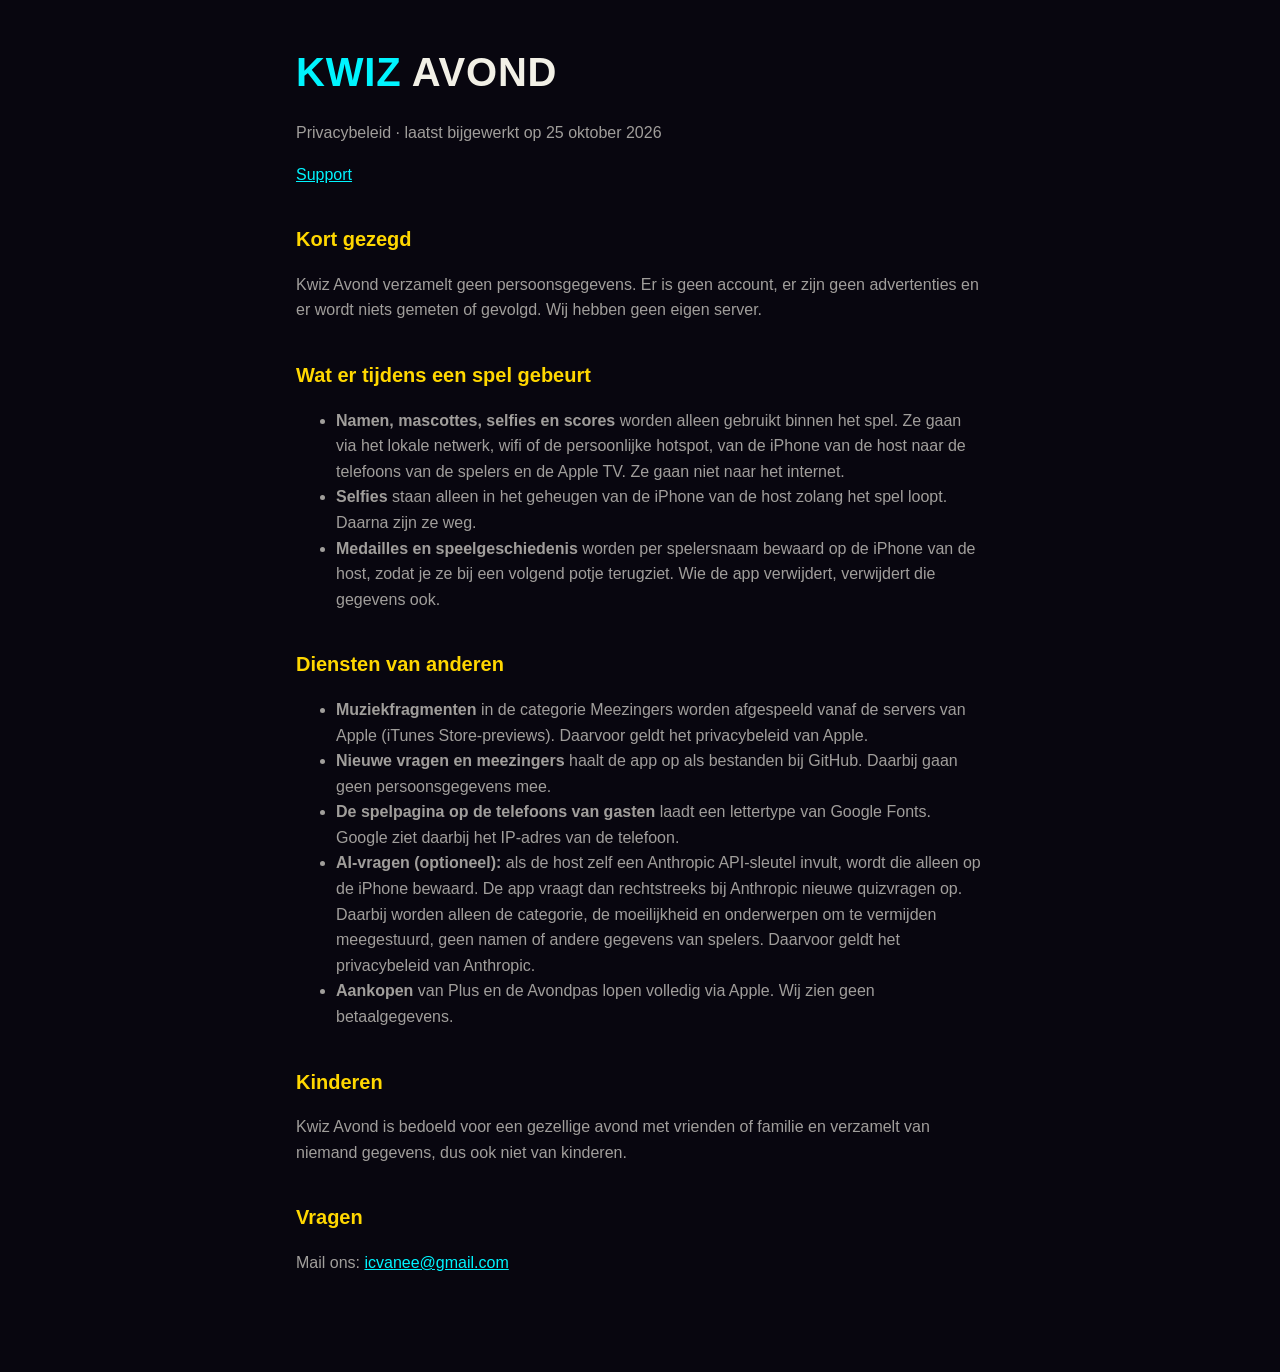
==== privacy.html @ 3313c8e2 "Support- en privacypagina voor Kwiz Avond Co-Authored-By: Claude Opus 5.5 <noreply@anthropic.com>" ====
<!doctype html><html lang="nl"><head><meta charset="utf-8"><meta name="viewport" content="width=device-width,initial-scale=1">
<title>Kwiz Avond · Privacybeleid</title><link rel="stylesheet" href="style.css"></head><body><main>
<h1><b>KWIZ</b> AVOND</h1><p>Privacybeleid · laatst bijgewerkt op 25 oktober 2026</p>
<nav><a href="index.html">Support</a></nav>

<h2>Kort gezegd</h2>
<p>Kwiz Avond verzamelt geen persoonsgegevens. Er is geen account, er zijn geen advertenties en er wordt niets gemeten of gevolgd. Wij hebben geen eigen server.</p>

<h2>Wat er tijdens een spel gebeurt</h2>
<ul>
<li><b>Namen, mascottes, selfies en scores</b> worden alleen gebruikt binnen het spel. Ze gaan via het lokale netwerk, wifi of de persoonlijke hotspot, van de iPhone van de host naar de telefoons van de spelers en de Apple TV. Ze gaan niet naar het internet.</li>
<li><b>Selfies</b> staan alleen in het geheugen van de iPhone van de host zolang het spel loopt. Daarna zijn ze weg.</li>
<li><b>Medailles en speelgeschiedenis</b> worden per spelersnaam bewaard op de iPhone van de host, zodat je ze bij een volgend potje terugziet. Wie de app verwijdert, verwijdert die gegevens ook.</li>
</ul>

<h2>Diensten van anderen</h2>
<ul>
<li><b>Muziekfragmenten</b> in de categorie Meezingers worden afgespeeld vanaf de servers van Apple (iTunes Store-previews). Daarvoor geldt het privacybeleid van Apple.</li>
<li><b>Nieuwe vragen en meezingers</b> haalt de app op als bestanden bij GitHub. Daarbij gaan geen persoonsgegevens mee.</li>
<li><b>De spelpagina op de telefoons van gasten</b> laadt een lettertype van Google Fonts. Google ziet daarbij het IP-adres van de telefoon.</li>
<li><b>AI-vragen (optioneel):</b> als de host zelf een Anthropic API-sleutel invult, wordt die alleen op de iPhone bewaard. De app vraagt dan rechtstreeks bij Anthropic nieuwe quizvragen op. Daarbij worden alleen de categorie, de moeilijkheid en onderwerpen om te vermijden meegestuurd, geen namen of andere gegevens van spelers. Daarvoor geldt het privacybeleid van Anthropic.</li>
<li><b>Aankopen</b> van Plus en de Avondpas lopen volledig via Apple. Wij zien geen betaalgegevens.</li>
</ul>

<h2>Kinderen</h2>
<p>Kwiz Avond is bedoeld voor een gezellige avond met vrienden of familie en verzamelt van niemand gegevens, dus ook niet van kinderen.</p>

<h2>Vragen</h2>
<p>Mail ons: <a href="mailto:icvanee@gmail.com">icvanee@gmail.com</a></p>
</main></body></html>
---- style.css ----
:root{--bg:#08060f;--fg:#f2f0e6;--dim:rgba(242,240,230,.65);--cyan:#00f5ff;--gold:#ffd700;--card:rgba(255,255,255,.05)}
*{box-sizing:border-box}body{margin:0;background:var(--bg);color:var(--fg);font:16px/1.6 -apple-system,BlinkMacSystemFont,"Segoe UI",sans-serif}
main{max-width:720px;margin:0 auto;padding:40px 16px 80px}
h1{font-size:40px;margin:0 0 4px;letter-spacing:.02em}h1 b{color:var(--cyan)}h2{margin-top:36px;color:var(--gold);font-size:20px}
p,li{color:var(--dim)}a{color:var(--cyan)}.card{background:var(--card);border:1px solid rgba(255,255,255,.08);border-radius:14px;padding:16px 18px;margin:14px 0}
.small{font-size:13px}nav a{margin-right:16px}
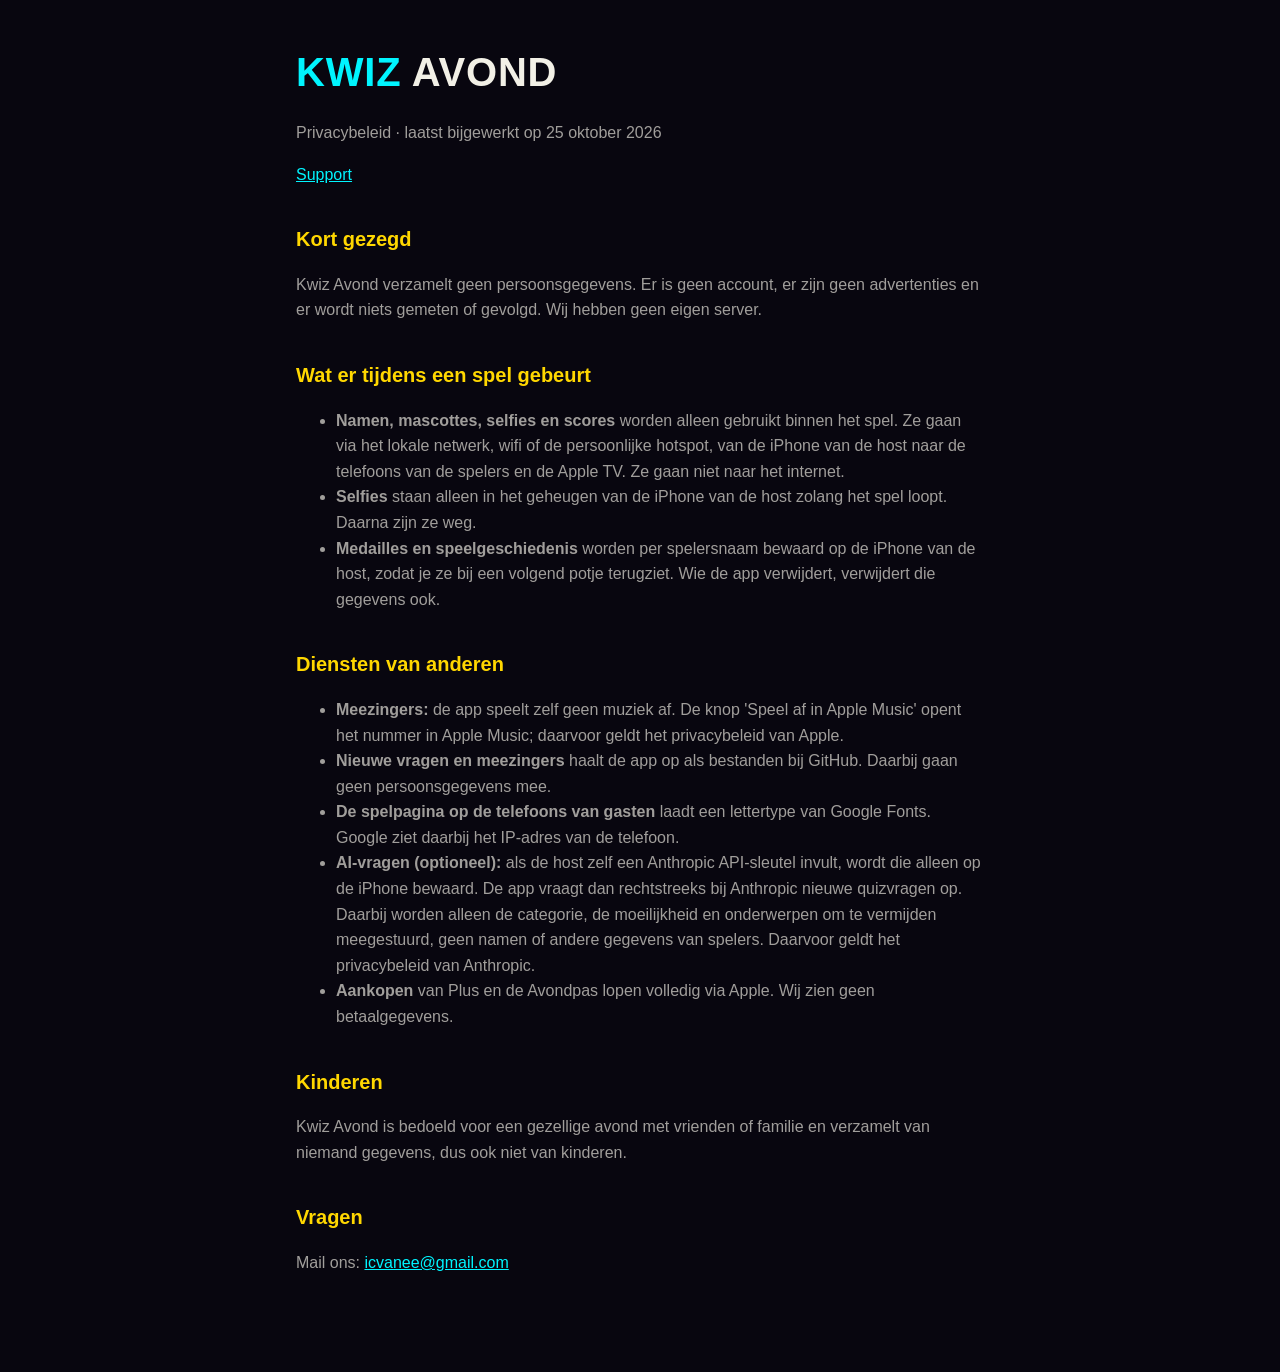
==== commit 75622256: "meezingers-2 v2 met Apple Music-links; supportpagina bijgewerkt Co-Authored-By: Claude Opus 5.5 <nor" ====
--- a/privacy.html
+++ b/privacy.html
@@ -15,7 +15,7 @@
 
 <h2>Diensten van anderen</h2>
 <ul>
-<li><b>Muziekfragmenten</b> in de categorie Meezingers worden afgespeeld vanaf de servers van Apple (iTunes Store-previews). Daarvoor geldt het privacybeleid van Apple.</li>
+<li><b>Meezingers:</b> de app speelt zelf geen muziek af. De knop 'Speel af in Apple Music' opent het nummer in Apple Music; daarvoor geldt het privacybeleid van Apple.</li>
 <li><b>Nieuwe vragen en meezingers</b> haalt de app op als bestanden bij GitHub. Daarbij gaan geen persoonsgegevens mee.</li>
 <li><b>De spelpagina op de telefoons van gasten</b> laadt een lettertype van Google Fonts. Google ziet daarbij het IP-adres van de telefoon.</li>
 <li><b>AI-vragen (optioneel):</b> als de host zelf een Anthropic API-sleutel invult, wordt die alleen op de iPhone bewaard. De app vraagt dan rechtstreeks bij Anthropic nieuwe quizvragen op. Daarbij worden alleen de categorie, de moeilijkheid en onderwerpen om te vermijden meegestuurd, geen namen of andere gegevens van spelers. Daarvoor geldt het privacybeleid van Anthropic.</li>
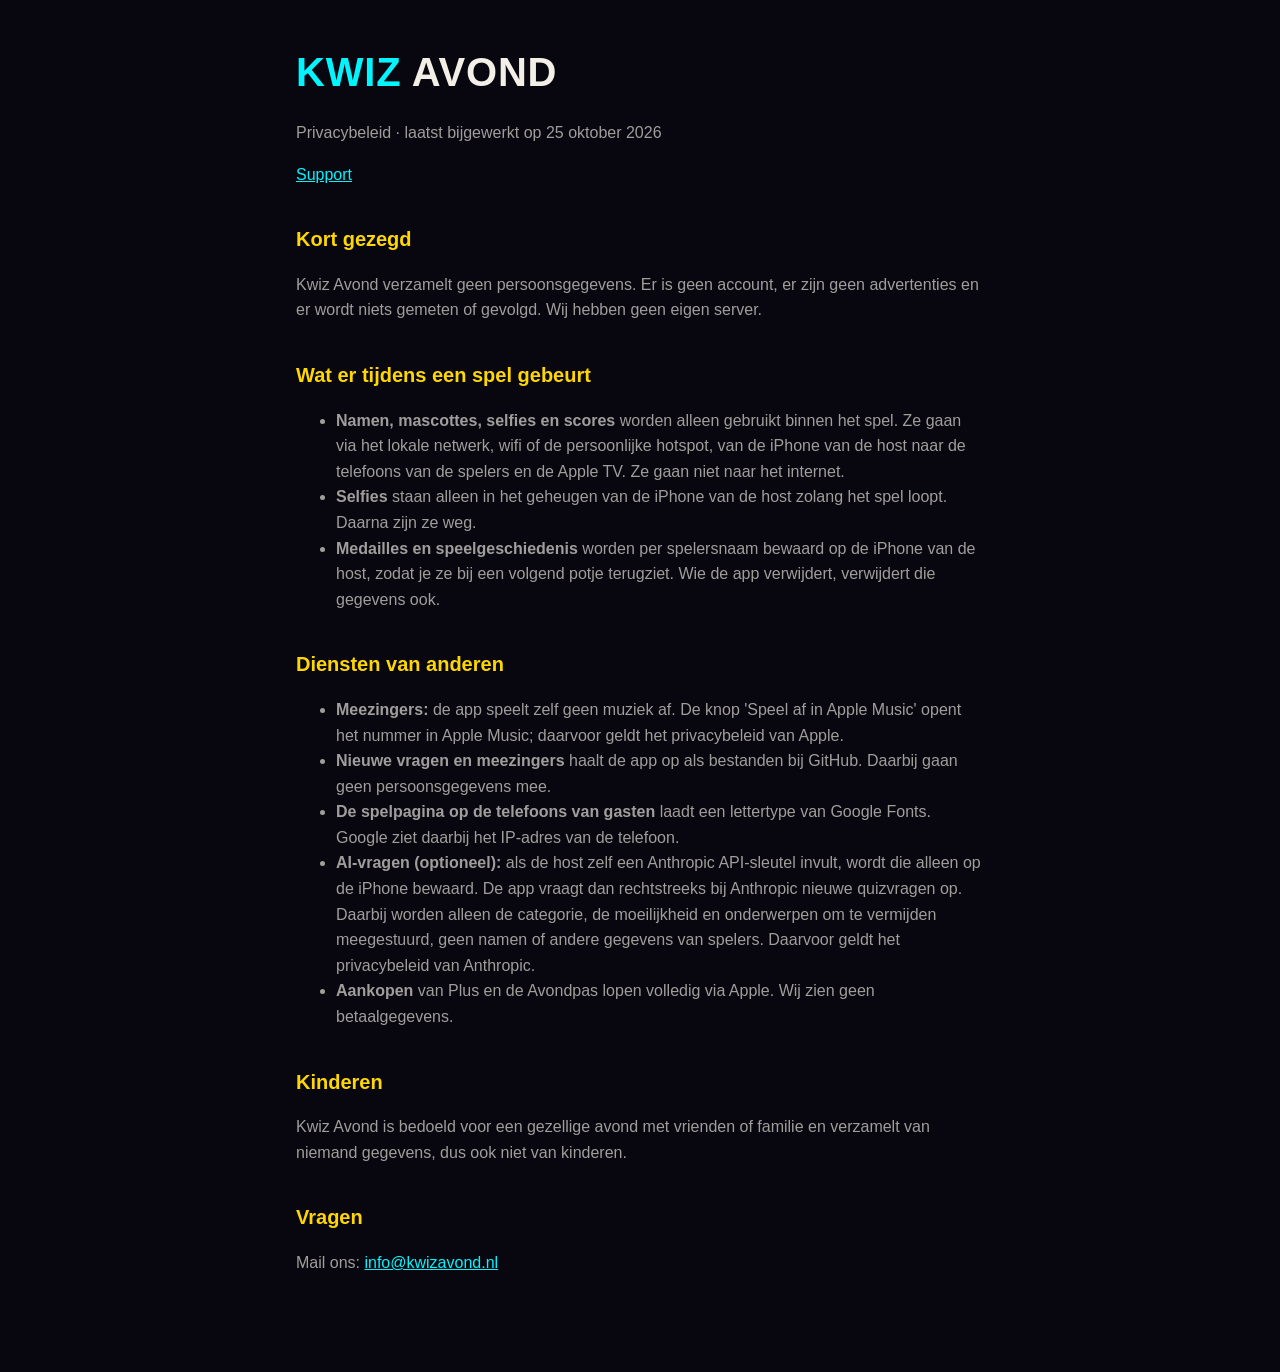
==== commit 21608f6b: "Supportadres: info@kwizavond.nl" ====
--- a/privacy.html
+++ b/privacy.html
@@ -26,5 +26,5 @@
 <p>Kwiz Avond is bedoeld voor een gezellige avond met vrienden of familie en verzamelt van niemand gegevens, dus ook niet van kinderen.</p>
 
 <h2>Vragen</h2>
-<p>Mail ons: <a href="mailto:icvanee@gmail.com">icvanee@gmail.com</a></p>
+<p>Mail ons: <a href="mailto:info@kwizavond.nl">info@kwizavond.nl</a></p>
 </main></body></html>
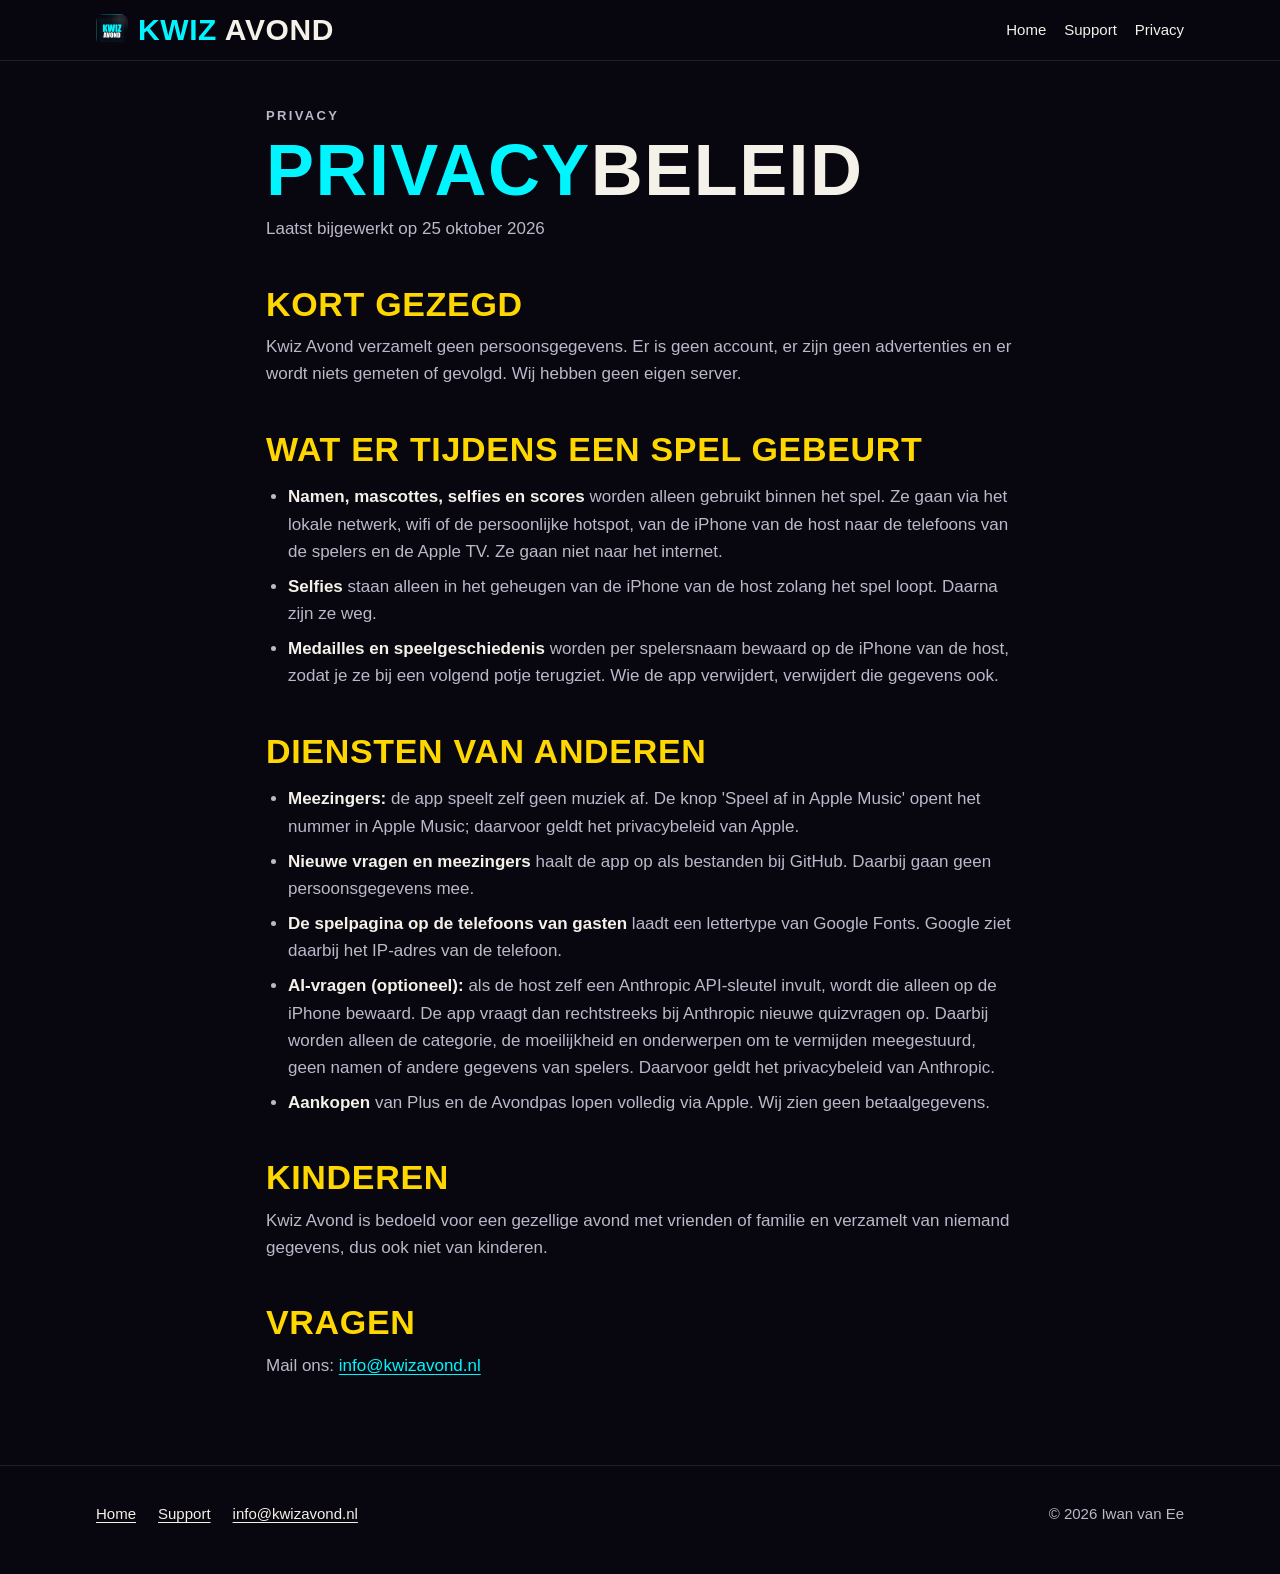
==== commit cb35d6c0: "Website kwizavond.nl: promotiepagina, support en privacy (privacytekst ongewijzigd)" ====
--- a/privacy.html
+++ b/privacy.html
@@ -1,30 +1,76 @@
-<!doctype html><html lang="nl"><head><meta charset="utf-8"><meta name="viewport" content="width=device-width,initial-scale=1">
-<title>Kwiz Avond · Privacybeleid</title><link rel="stylesheet" href="style.css"></head><body><main>
-<h1><b>KWIZ</b> AVOND</h1><p>Privacybeleid · laatst bijgewerkt op 25 oktober 2026</p>
-<nav><a href="index.html">Support</a></nav>
+<!doctype html>
+<html lang="nl">
+<head>
+<meta charset="utf-8">
+<meta name="viewport" content="width=device-width,initial-scale=1">
+<title>Kwiz Avond · Privacybeleid</title>
+<meta name="description" content="Privacybeleid van Kwiz Avond: geen account, geen advertenties, er wordt niets gemeten of gevolgd en er is geen eigen server.">
+<meta name="theme-color" content="#08060f">
+<link rel="canonical" href="https://kwizavond.nl/privacy.html">
+<link rel="icon" type="image/png" href="favicon.png">
+<link rel="apple-touch-icon" href="apple-touch-icon.png">
+<meta property="og:type" content="website">
+<meta property="og:locale" content="nl_NL">
+<meta property="og:site_name" content="Kwiz Avond">
+<meta property="og:title" content="Kwiz Avond · Privacybeleid">
+<meta property="og:description" content="Kwiz Avond verzamelt geen persoonsgegevens. Geen account, geen advertenties, geen tracking.">
+<meta property="og:url" content="https://kwizavond.nl/privacy.html">
+<meta property="og:image" content="https://kwizavond.nl/media/kwiz-avond-cover.jpg">
+<link rel="stylesheet" href="style.css">
+</head>
+<body>
+<a class="skip" href="#inhoud">Naar de inhoud</a>
+<header class="top">
+  <div class="wrap">
+    <a class="logo" href="./" aria-label="Kwiz Avond, naar de voorpagina"><img src="favicon.png" alt="" width="32" height="32"><span><b>KWIZ</b> AVOND</span></a>
+    <nav aria-label="Hoofdmenu">
+      <a href="./">Home</a>
+      <a href="support.html">Support</a>
+      <a href="privacy.html" aria-current="page">Privacy</a>
+    </nav>
+  </div>
+</header>
 
-<h2>Kort gezegd</h2>
-<p>Kwiz Avond verzamelt geen persoonsgegevens. Er is geen account, er zijn geen advertenties en er wordt niets gemeten of gevolgd. Wij hebben geen eigen server.</p>
+<main id="inhoud" class="page">
+  <p class="eyebrow">Privacy</p>
+  <h1><span class="c">Privacy</span>beleid</h1>
+  <p class="meta">Laatst bijgewerkt op 25 oktober 2026</p>
 
-<h2>Wat er tijdens een spel gebeurt</h2>
-<ul>
-<li><b>Namen, mascottes, selfies en scores</b> worden alleen gebruikt binnen het spel. Ze gaan via het lokale netwerk, wifi of de persoonlijke hotspot, van de iPhone van de host naar de telefoons van de spelers en de Apple TV. Ze gaan niet naar het internet.</li>
-<li><b>Selfies</b> staan alleen in het geheugen van de iPhone van de host zolang het spel loopt. Daarna zijn ze weg.</li>
-<li><b>Medailles en speelgeschiedenis</b> worden per spelersnaam bewaard op de iPhone van de host, zodat je ze bij een volgend potje terugziet. Wie de app verwijdert, verwijdert die gegevens ook.</li>
-</ul>
+  <h2>Kort gezegd</h2>
+  <p>Kwiz Avond verzamelt geen persoonsgegevens. Er is geen account, er zijn geen advertenties en er wordt niets gemeten of gevolgd. Wij hebben geen eigen server.</p>
 
-<h2>Diensten van anderen</h2>
-<ul>
-<li><b>Meezingers:</b> de app speelt zelf geen muziek af. De knop 'Speel af in Apple Music' opent het nummer in Apple Music; daarvoor geldt het privacybeleid van Apple.</li>
-<li><b>Nieuwe vragen en meezingers</b> haalt de app op als bestanden bij GitHub. Daarbij gaan geen persoonsgegevens mee.</li>
-<li><b>De spelpagina op de telefoons van gasten</b> laadt een lettertype van Google Fonts. Google ziet daarbij het IP-adres van de telefoon.</li>
-<li><b>AI-vragen (optioneel):</b> als de host zelf een Anthropic API-sleutel invult, wordt die alleen op de iPhone bewaard. De app vraagt dan rechtstreeks bij Anthropic nieuwe quizvragen op. Daarbij worden alleen de categorie, de moeilijkheid en onderwerpen om te vermijden meegestuurd, geen namen of andere gegevens van spelers. Daarvoor geldt het privacybeleid van Anthropic.</li>
-<li><b>Aankopen</b> van Plus en de Avondpas lopen volledig via Apple. Wij zien geen betaalgegevens.</li>
-</ul>
+  <h2>Wat er tijdens een spel gebeurt</h2>
+  <ul>
+    <li><b>Namen, mascottes, selfies en scores</b> worden alleen gebruikt binnen het spel. Ze gaan via het lokale netwerk, wifi of de persoonlijke hotspot, van de iPhone van de host naar de telefoons van de spelers en de Apple TV. Ze gaan niet naar het internet.</li>
+    <li><b>Selfies</b> staan alleen in het geheugen van de iPhone van de host zolang het spel loopt. Daarna zijn ze weg.</li>
+    <li><b>Medailles en speelgeschiedenis</b> worden per spelersnaam bewaard op de iPhone van de host, zodat je ze bij een volgend potje terugziet. Wie de app verwijdert, verwijdert die gegevens ook.</li>
+  </ul>
 
-<h2>Kinderen</h2>
-<p>Kwiz Avond is bedoeld voor een gezellige avond met vrienden of familie en verzamelt van niemand gegevens, dus ook niet van kinderen.</p>
+  <h2>Diensten van anderen</h2>
+  <ul>
+    <li><b>Meezingers:</b> de app speelt zelf geen muziek af. De knop 'Speel af in Apple Music' opent het nummer in Apple Music; daarvoor geldt het privacybeleid van Apple.</li>
+    <li><b>Nieuwe vragen en meezingers</b> haalt de app op als bestanden bij GitHub. Daarbij gaan geen persoonsgegevens mee.</li>
+    <li><b>De spelpagina op de telefoons van gasten</b> laadt een lettertype van Google Fonts. Google ziet daarbij het IP-adres van de telefoon.</li>
+    <li><b>AI-vragen (optioneel):</b> als de host zelf een Anthropic API-sleutel invult, wordt die alleen op de iPhone bewaard. De app vraagt dan rechtstreeks bij Anthropic nieuwe quizvragen op. Daarbij worden alleen de categorie, de moeilijkheid en onderwerpen om te vermijden meegestuurd, geen namen of andere gegevens van spelers. Daarvoor geldt het privacybeleid van Anthropic.</li>
+    <li><b>Aankopen</b> van Plus en de Avondpas lopen volledig via Apple. Wij zien geen betaalgegevens.</li>
+  </ul>
 
-<h2>Vragen</h2>
-<p>Mail ons: <a href="mailto:info@kwizavond.nl">info@kwizavond.nl</a></p>
-</main></body></html>
+  <h2>Kinderen</h2>
+  <p>Kwiz Avond is bedoeld voor een gezellige avond met vrienden of familie en verzamelt van niemand gegevens, dus ook niet van kinderen.</p>
+
+  <h2>Vragen</h2>
+  <p>Mail ons: <a href="mailto:info@kwizavond.nl">info@kwizavond.nl</a></p>
+</main>
+
+<footer>
+  <div class="wrap">
+    <nav aria-label="Voettekst">
+      <a href="./">Home</a>
+      <a href="support.html">Support</a>
+      <a href="mailto:info@kwizavond.nl">info@kwizavond.nl</a>
+    </nav>
+    <p style="margin:0">© 2026 Iwan van Ee</p>
+  </div>
+</footer>
+</body>
+</html>
--- a/style.css
+++ b/style.css
@@ -1,6 +1,210 @@
-:root{--bg:#08060f;--fg:#f2f0e6;--dim:rgba(242,240,230,.65);--cyan:#00f5ff;--gold:#ffd700;--card:rgba(255,255,255,.05)}
-*{box-sizing:border-box}body{margin:0;background:var(--bg);color:var(--fg);font:16px/1.6 -apple-system,BlinkMacSystemFont,"Segoe UI",sans-serif}
-main{max-width:720px;margin:0 auto;padding:40px 16px 80px}
-h1{font-size:40px;margin:0 0 4px;letter-spacing:.02em}h1 b{color:var(--cyan)}h2{margin-top:36px;color:var(--gold);font-size:20px}
-p,li{color:var(--dim)}a{color:var(--cyan)}.card{background:var(--card);border:1px solid rgba(255,255,255,.08);border-radius:14px;padding:16px 18px;margin:14px 0}
-.small{font-size:13px}nav a{margin-right:16px}
+/* Kwiz Avond – kwizavond.nl
+   Geen externe fonts, geen trackers: alleen systeemlettertypen. */
+:root{
+  --bg:#08060f; --bg2:#110d1f; --card:rgba(255,255,255,.045); --line:rgba(255,255,255,.1);
+  --fg:#f4f1e8; --dim:#bdb8c9;
+  --cyan:#00f5ff; --gold:#ffd700; --green:#39ff14; --pink:#ff2d78; --purple:#b26bff;
+  --display:"Bebas Neue","DIN Condensed","Oswald","Arial Narrow",Impact,sans-serif;
+  --body:-apple-system,BlinkMacSystemFont,"Segoe UI",Roboto,"Helvetica Neue",Arial,sans-serif;
+  --radius:18px; --wrap:1120px;
+  color-scheme:dark;
+}
+*{box-sizing:border-box}
+html{-webkit-text-size-adjust:100%;scroll-behavior:smooth}
+@media (prefers-reduced-motion:reduce){html{scroll-behavior:auto}}
+body{margin:0;background:var(--bg);color:var(--fg);font:17px/1.6 var(--body);overflow-x:hidden}
+img,video{display:block;max-width:100%;height:auto}
+a{color:var(--cyan);text-underline-offset:3px}
+a:hover{color:#7ffaff}
+:focus-visible{outline:3px solid var(--gold);outline-offset:3px;border-radius:6px}
+.wrap{max-width:var(--wrap);margin:0 auto;padding:0 16px}
+.skip{position:absolute;left:-999px;top:8px;background:var(--gold);color:#000;padding:8px 14px;border-radius:8px;z-index:10}
+.skip:focus{left:8px}
+
+/* ---------- koppen ---------- */
+h1,h2,h3,.logo{font-family:var(--display);font-weight:700;letter-spacing:.02em;line-height:1.02;margin:0}
+h1{font-size:clamp(52px,13vw,96px);text-transform:uppercase}
+h2{font-size:clamp(38px,8vw,60px);text-transform:uppercase;margin-bottom:12px}
+h3{font-size:28px;text-transform:uppercase;margin-bottom:6px}
+.c{color:var(--cyan)}.g{color:var(--gold)}.gr{color:var(--green)}.p{color:var(--pink)}
+.glow-c{text-shadow:0 0 18px rgba(0,245,255,.55)}
+.glow-g{text-shadow:0 0 18px rgba(255,215,0,.45)}
+.lead{font-size:clamp(18px,2.4vw,21px);color:var(--dim);max-width:34em}
+.eyebrow{font:700 13px/1 var(--body);letter-spacing:.18em;text-transform:uppercase;color:var(--gold);margin:0 0 12px}
+p{margin:0 0 14px}
+
+/* ---------- kop ---------- */
+.top{position:sticky;top:0;z-index:5;background:rgba(8,6,15,.86);backdrop-filter:blur(10px);-webkit-backdrop-filter:blur(10px);border-bottom:1px solid var(--line)}
+.top .wrap{display:flex;align-items:center;justify-content:space-between;gap:12px;height:60px}
+.logo{font-size:30px;color:var(--fg);text-decoration:none;display:flex;align-items:center;gap:10px}
+.logo img{width:32px;height:32px;border-radius:8px}
+.logo b{color:var(--cyan);font-weight:700}
+.top nav{display:flex;gap:18px;font-size:15px}
+.top nav a{color:var(--fg);text-decoration:none}
+.top nav a:hover{color:var(--cyan)}
+@media (max-width:640px){.top nav .hide-s{display:none}}
+
+/* ---------- App Store-knop ---------- */
+.btn{display:inline-flex;align-items:center;gap:10px;min-height:52px;padding:12px 22px;border-radius:14px;
+  font:700 17px/1.2 var(--body);text-decoration:none;transition:transform .15s ease,box-shadow .15s ease}
+.btn:hover{transform:translateY(-1px)}
+.btn-store{background:var(--cyan);color:#04121a;box-shadow:0 0 0 1px rgba(0,245,255,.5),0 8px 30px rgba(0,245,255,.28)}
+.btn-store:hover{color:#04121a;box-shadow:0 0 0 1px rgba(0,245,255,.8),0 10px 40px rgba(0,245,255,.45)}
+.btn-store svg{width:22px;height:22px;flex:none}
+.btn-ghost{color:var(--fg);border:1px solid var(--line);background:var(--card)}
+.btn-ghost:hover{color:var(--fg);border-color:rgba(255,255,255,.3)}
+.btn-row{display:flex;flex-wrap:wrap;gap:12px;margin-top:24px}
+.small{font-size:14px;color:var(--dim)}
+
+/* ---------- hero ---------- */
+.hero{position:relative;padding:36px 0 56px;overflow:hidden;
+  background:radial-gradient(60% 50% at 80% 30%,rgba(255,45,120,.16),transparent 70%),
+             radial-gradient(50% 50% at 10% 70%,rgba(0,245,255,.12),transparent 70%)}
+.hero .wrap{display:grid;gap:36px;align-items:center}
+.hero h1 .l2{display:block;color:var(--gold)}
+.hero .lead{margin-top:16px}
+.hero ul.ticks{list-style:none;padding:0;margin:20px 0 0;display:grid;gap:6px;color:var(--fg);font-size:16px}
+.hero ul.ticks li::before{content:"✓";color:var(--green);font-weight:700;margin-right:10px}
+.hero .wrap{grid-template-areas:"text" "video" "ticks";gap:28px}
+.hero-text{grid-area:text}
+.hero .ticks{grid-area:ticks;margin:0}
+.hero-phone{grid-area:video}
+@media (max-width:879px){
+  .hero{padding-top:28px}
+  .hero .eyebrow{letter-spacing:.1em;font-size:12px}
+  .hero .lead{font-size:17px}
+  .hero .btn-row{margin-top:20px}
+  .hero .btn-ghost{display:none}
+  .hero .phone.hero-phone{max-width:290px}
+  .hero .ticks{justify-self:center}
+}
+@media (min-width:880px){
+  .hero{padding:64px 0 80px}
+  .hero .wrap{grid-template-columns:1.15fr .85fr;grid-template-areas:"text video" "ticks video";grid-template-rows:auto 1fr;column-gap:36px;row-gap:20px}
+  .hero-text{align-self:end}
+  .hero .ticks{align-self:start}
+}
+
+/* telefoon- en tv-lijsten om de clips */
+.phone{position:relative;width:100%;max-width:330px;margin:0 auto;aspect-ratio:9/16;border-radius:36px;padding:10px;
+  background:#16121f;border:2px solid rgba(255,45,120,.65);box-shadow:0 0 0 6px rgba(255,45,120,.08),0 20px 60px rgba(255,45,120,.25)}
+.phone video,.phone img{width:100%;height:100%;object-fit:cover;border-radius:27px;background:#000}
+.phone.cyan{border-color:rgba(0,245,255,.6);box-shadow:0 0 0 6px rgba(0,245,255,.06),0 16px 50px rgba(0,245,255,.18)}
+.phone.gold{border-color:rgba(255,215,0,.6);box-shadow:0 0 0 6px rgba(255,215,0,.06),0 16px 50px rgba(255,215,0,.16)}
+.phone.green{border-color:rgba(57,255,20,.55);box-shadow:0 0 0 6px rgba(57,255,20,.06),0 16px 50px rgba(57,255,20,.14)}
+.phone.purple{border-color:rgba(178,107,255,.6);box-shadow:0 0 0 6px rgba(178,107,255,.06),0 16px 50px rgba(178,107,255,.18)}
+.hero .phone{max-width:340px}
+.tv{position:relative;aspect-ratio:16/9;border-radius:16px;padding:8px;background:#16121f;border:2px solid rgba(255,215,0,.55);
+  box-shadow:0 18px 60px rgba(255,215,0,.12)}
+.tv video,.tv img{width:100%;height:100%;object-fit:cover;border-radius:10px;background:#000}
+.tv.cyan{border-color:rgba(0,245,255,.55)}
+.tv.pink{border-color:rgba(255,45,120,.6)}
+
+/* ---------- secties ---------- */
+section{padding:72px 0;border-top:1px solid var(--line)}
+section.alt{background:linear-gradient(180deg,var(--bg2),var(--bg))}
+.head{max-width:720px;margin-bottom:36px}
+
+/* zo werkt het */
+.steps{display:grid;gap:36px;counter-reset:s}
+.step{display:grid;gap:18px;align-content:start}
+.step .phone{max-width:260px}
+.step .num{font:700 15px/1 var(--body);color:#04121a;background:var(--cyan);width:34px;height:34px;border-radius:50%;
+  display:inline-grid;place-items:center;margin-right:10px;flex:none}
+.step h3{display:flex;align-items:center}
+.step p{color:var(--dim)}
+@media (min-width:820px){.steps{grid-template-columns:repeat(3,1fr)}.step{grid-template-rows:auto 1fr}.step .phone{order:-1}}
+@media (max-width:819px){.step .phone{order:-1}}
+
+/* functies */
+.features{display:grid;gap:18px}
+.card{background:var(--card);border:1px solid var(--line);border-radius:var(--radius);padding:22px}
+.card p{color:var(--dim);margin:0}
+.card .emo{font-size:30px;line-height:1;margin-bottom:12px;display:block}
+.card.media{display:grid;gap:20px;align-items:center}
+.card.media .phone{max-width:240px}
+.card.media .tv{width:100%}
+@media (min-width:700px){
+  .features{grid-template-columns:repeat(2,1fr)}
+  .card.media{grid-column:span 2;grid-template-columns:1fr 240px}
+  .card.media.flip{grid-template-columns:240px 1fr}
+  .card.media.flip .phone{order:-1}
+  .card.media.wide{grid-template-columns:1fr 1.2fr}
+}
+@media (min-width:1000px){
+  .features{grid-template-columns:repeat(4,1fr)}
+  .card.media{grid-column:span 2;grid-template-columns:1fr 200px}
+  .card.media.flip{grid-template-columns:200px 1fr}
+  .card.media.wide{grid-column:span 4;grid-template-columns:1fr 1.4fr}
+  .card.media .phone{max-width:200px}
+}
+.card h3{font-size:26px}
+.card.media h3{font-size:32px}
+
+/* tv */
+.tvgrid{display:grid;gap:18px}
+.tvgrid figure{margin:0}
+.tvgrid figcaption{color:var(--dim);font-size:15px;margin-top:10px}
+@media (min-width:760px){.tvgrid{grid-template-columns:repeat(2,1fr)}}
+.note{margin-top:28px;padding:16px 18px;border-left:3px solid var(--gold);background:rgba(255,215,0,.06);border-radius:0 12px 12px 0;color:var(--fg)}
+
+/* prijzen */
+.prices{display:grid;gap:18px}
+@media (min-width:860px){.prices{grid-template-columns:repeat(3,1fr);align-items:stretch}}
+.price{background:var(--card);border:1px solid var(--line);border-radius:var(--radius);padding:26px 24px;display:flex;flex-direction:column}
+.price h3{font-size:34px}
+.price .amount{font-family:var(--display);font-size:52px;line-height:1;margin:10px 0 2px}
+.price .amount small{font-family:var(--body);font-size:16px;color:var(--dim);font-weight:400;margin-left:6px}
+.price .alt{color:var(--dim);font-size:15px;margin-bottom:16px}
+.price ul{list-style:none;padding:0;margin:0;display:grid;gap:8px}
+.price li{padding-left:28px;position:relative;color:var(--fg)}
+.price li::before{content:"✓";position:absolute;left:0;color:var(--green);font-weight:700}
+.price.plus{border-color:rgba(0,245,255,.55);box-shadow:0 0 40px rgba(0,245,255,.12)}
+.price.plus h3{color:var(--cyan)}
+.price.pass{border-color:rgba(255,215,0,.5)}
+.price.pass h3{color:var(--gold)}
+.badge{align-self:flex-start;font:700 12px/1 var(--body);letter-spacing:.12em;text-transform:uppercase;padding:6px 10px;border-radius:99px;margin-bottom:14px;background:rgba(0,245,255,.14);color:var(--cyan)}
+.badge.g{background:rgba(255,215,0,.14);color:var(--gold)}
+.badge.n{background:rgba(255,255,255,.08);color:var(--fg)}
+
+/* faq */
+.faq{display:grid;gap:12px;max-width:820px}
+details{background:var(--card);border:1px solid var(--line);border-radius:14px;padding:0 20px}
+details[open]{border-color:rgba(0,245,255,.35)}
+summary{cursor:pointer;list-style:none;padding:18px 32px 18px 0;font-weight:700;position:relative}
+summary::-webkit-details-marker{display:none}
+summary::after{content:"+";position:absolute;right:0;top:12px;font:400 28px/1 var(--body);color:var(--cyan)}
+details[open] summary::after{content:"–"}
+details > div{padding:0 0 18px;color:var(--dim)}
+details > div p:last-child{margin:0}
+
+/* slot */
+.cta{text-align:center}
+.cta .lead{margin:0 auto}
+.cta .btn-row{justify-content:center}
+
+/* voet */
+footer{border-top:1px solid var(--line);padding:36px 0 48px;color:var(--dim);font-size:15px}
+footer .wrap{display:flex;flex-wrap:wrap;gap:16px 28px;align-items:center;justify-content:space-between}
+footer nav{display:flex;flex-wrap:wrap;gap:8px 22px}
+footer a{color:var(--fg)}
+
+/* ---------- tekstpagina's (support, privacy) ---------- */
+.page{max-width:780px;margin:0 auto;padding:48px 16px 72px}
+.page h1{font-size:clamp(46px,10vw,72px)}
+.page h2{font-size:34px;color:var(--gold);margin:44px 0 12px}
+.page p,.page li{color:var(--dim)}
+.page li{margin-bottom:8px}
+.page li b,.page p b{color:var(--fg)}
+.page ol,.page ul{padding-left:22px}
+.page .card{margin:12px 0}
+.page .card b{color:var(--fg);display:block;margin-bottom:4px}
+.page .meta{color:var(--dim);margin-top:8px}
+.mail{display:inline-block;font-size:20px;font-weight:700;margin-top:4px}
+.phone.shot{aspect-ratio:600/1228}
+@media (min-width:1000px){
+  .card.media.wide{grid-column:span 2;grid-template-columns:1fr}
+}
+section[id]{scroll-margin-top:60px}
+.logo span{white-space:nowrap}
+@media (max-width:400px){.top nav{gap:12px;font-size:14px}.logo{font-size:26px;gap:8px}.logo img{width:28px;height:28px}}
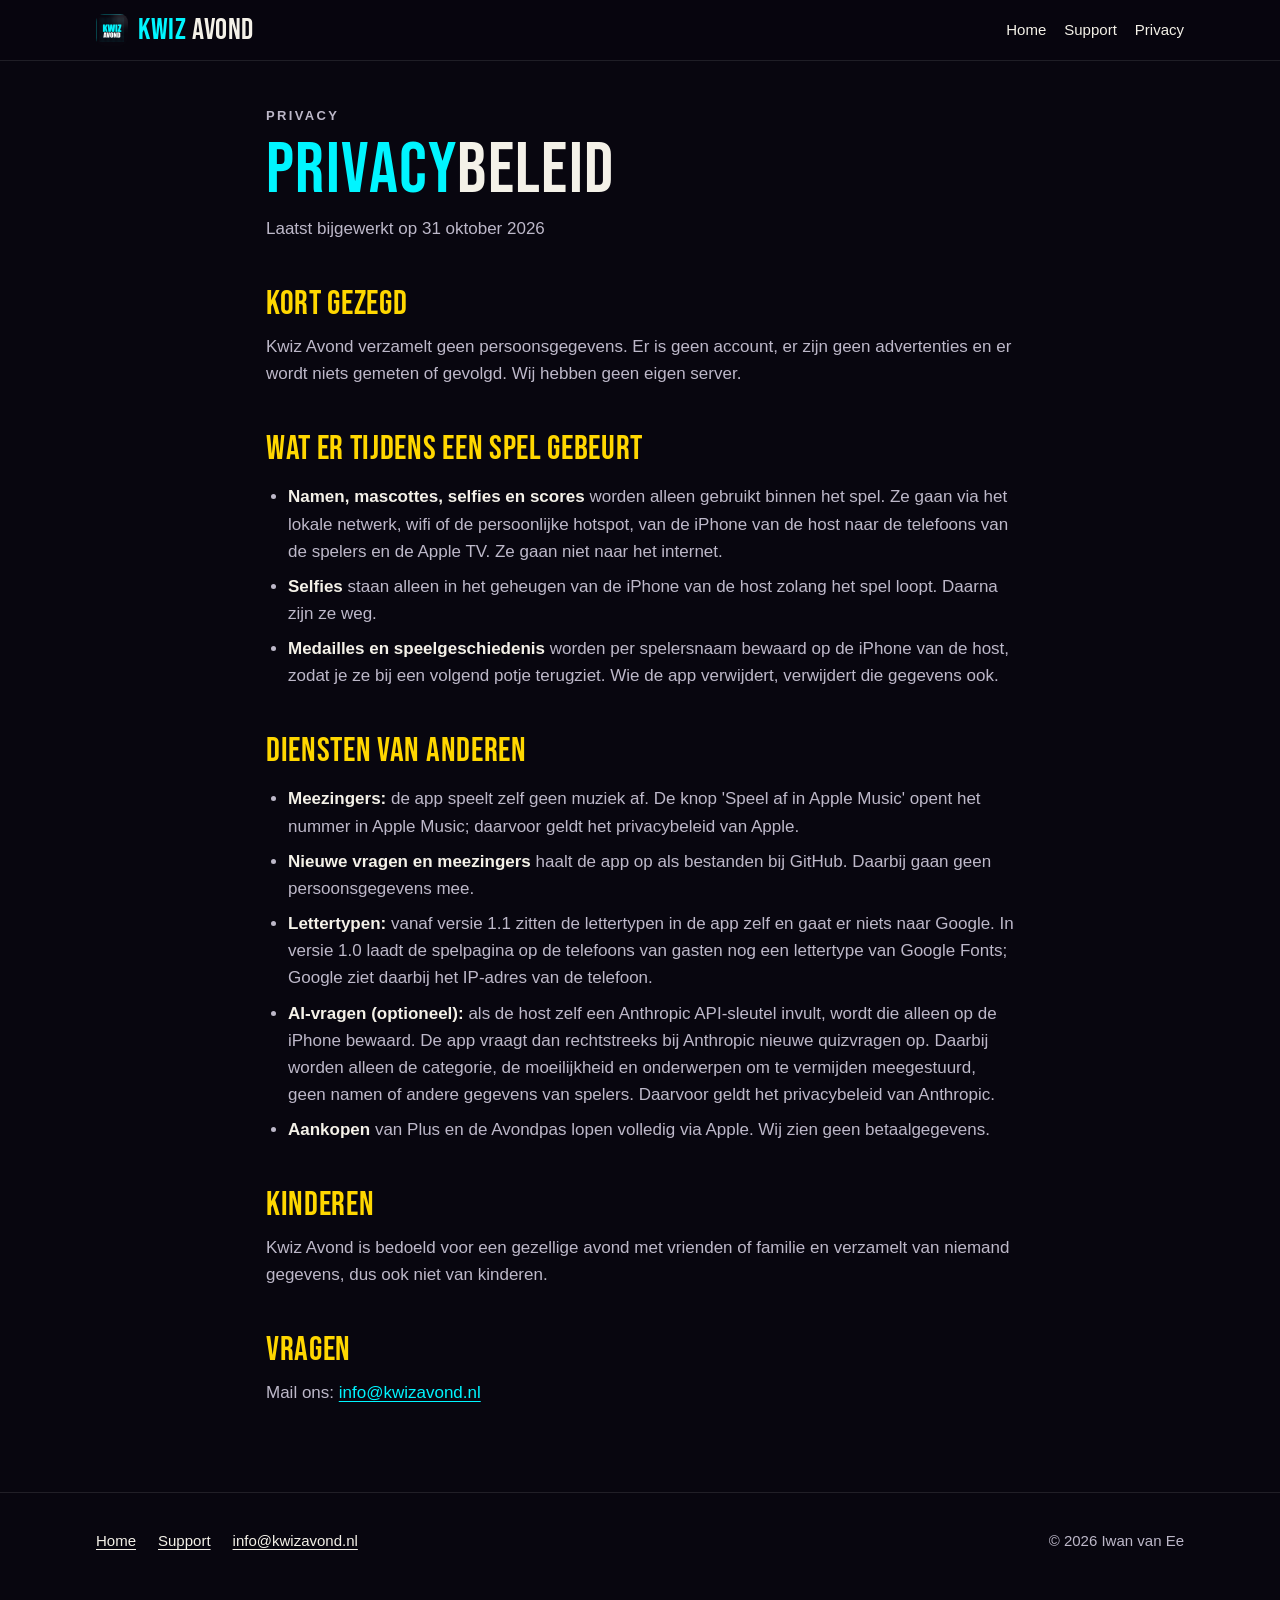
==== commit 0990ad97: "Site: eigen lettertype, liggend deelplaatje, privacy (lettertypen vanaf 1.1 in de app)" ====
--- a/privacy.html
+++ b/privacy.html
@@ -4,6 +4,7 @@
 <meta charset="utf-8">
 <meta name="viewport" content="width=device-width,initial-scale=1">
 <title>Kwiz Avond · Privacybeleid</title>
+<link rel="preload" href="fonts/font-bebas.woff2" as="font" type="font/woff2" crossorigin>
 <meta name="description" content="Privacybeleid van Kwiz Avond: geen account, geen advertenties, er wordt niets gemeten of gevolgd en er is geen eigen server.">
 <meta name="theme-color" content="#08060f">
 <link rel="canonical" href="https://kwizavond.nl/privacy.html">
@@ -15,7 +16,9 @@
 <meta property="og:title" content="Kwiz Avond · Privacybeleid">
 <meta property="og:description" content="Kwiz Avond verzamelt geen persoonsgegevens. Geen account, geen advertenties, geen tracking.">
 <meta property="og:url" content="https://kwizavond.nl/privacy.html">
-<meta property="og:image" content="https://kwizavond.nl/media/kwiz-avond-cover.jpg">
+<meta property="og:image" content="https://kwizavond.nl/media/kwiz-avond-delen.jpg">
+<meta property="og:image:width" content="1200">
+<meta property="og:image:height" content="630">
 <link rel="stylesheet" href="style.css">
 </head>
 <body>
@@ -34,7 +37,7 @@
 <main id="inhoud" class="page">
   <p class="eyebrow">Privacy</p>
   <h1><span class="c">Privacy</span>beleid</h1>
-  <p class="meta">Laatst bijgewerkt op 25 oktober 2026</p>
+  <p class="meta">Laatst bijgewerkt op 31 oktober 2026</p>
 
   <h2>Kort gezegd</h2>
   <p>Kwiz Avond verzamelt geen persoonsgegevens. Er is geen account, er zijn geen advertenties en er wordt niets gemeten of gevolgd. Wij hebben geen eigen server.</p>
@@ -50,7 +53,7 @@
   <ul>
     <li><b>Meezingers:</b> de app speelt zelf geen muziek af. De knop 'Speel af in Apple Music' opent het nummer in Apple Music; daarvoor geldt het privacybeleid van Apple.</li>
     <li><b>Nieuwe vragen en meezingers</b> haalt de app op als bestanden bij GitHub. Daarbij gaan geen persoonsgegevens mee.</li>
-    <li><b>De spelpagina op de telefoons van gasten</b> laadt een lettertype van Google Fonts. Google ziet daarbij het IP-adres van de telefoon.</li>
+    <li><b>Lettertypen:</b> vanaf versie 1.1 zitten de lettertypen in de app zelf en gaat er niets naar Google. In versie 1.0 laadt de spelpagina op de telefoons van gasten nog een lettertype van Google Fonts; Google ziet daarbij het IP-adres van de telefoon.</li>
     <li><b>AI-vragen (optioneel):</b> als de host zelf een Anthropic API-sleutel invult, wordt die alleen op de iPhone bewaard. De app vraagt dan rechtstreeks bij Anthropic nieuwe quizvragen op. Daarbij worden alleen de categorie, de moeilijkheid en onderwerpen om te vermijden meegestuurd, geen namen of andere gegevens van spelers. Daarvoor geldt het privacybeleid van Anthropic.</li>
     <li><b>Aankopen</b> van Plus en de Avondpas lopen volledig via Apple. Wij zien geen betaalgegevens.</li>
   </ul>
--- a/style.css
+++ b/style.css
@@ -1,5 +1,6 @@
 /* Kwiz Avond – kwizavond.nl
-   Geen externe fonts, geen trackers: alleen systeemlettertypen. */
+   Geen externe fonts en geen trackers: Bebas Neue staat zelf op de site (fonts/, OFL-licentie). */
+@font-face{font-family:"Bebas Neue";src:url(fonts/font-bebas.woff2) format("woff2");font-display:swap}
 :root{
   --bg:#08060f; --bg2:#110d1f; --card:rgba(255,255,255,.045); --line:rgba(255,255,255,.1);
   --fg:#f4f1e8; --dim:#bdb8c9;
@@ -22,7 +23,7 @@
 .skip:focus{left:8px}
 
 /* ---------- koppen ---------- */
-h1,h2,h3,.logo{font-family:var(--display);font-weight:700;letter-spacing:.02em;line-height:1.02;margin:0}
+h1,h2,h3,.logo{font-family:var(--display);font-weight:400;font-synthesis:none;letter-spacing:.02em;line-height:1.02;margin:0}
 h1{font-size:clamp(52px,13vw,96px);text-transform:uppercase}
 h2{font-size:clamp(38px,8vw,60px);text-transform:uppercase;margin-bottom:12px}
 h3{font-size:28px;text-transform:uppercase;margin-bottom:6px}
@@ -153,7 +154,7 @@
 @media (min-width:860px){.prices{grid-template-columns:repeat(3,1fr);align-items:stretch}}
 .price{background:var(--card);border:1px solid var(--line);border-radius:var(--radius);padding:26px 24px;display:flex;flex-direction:column}
 .price h3{font-size:34px}
-.price .amount{font-family:var(--display);font-size:52px;line-height:1;margin:10px 0 2px}
+.price .amount{font-family:var(--display);font-weight:400;font-size:52px;line-height:1;margin:10px 0 2px}
 .price .amount small{font-family:var(--body);font-size:16px;color:var(--dim);font-weight:400;margin-left:6px}
 .price .alt{color:var(--dim);font-size:15px;margin-bottom:16px}
 .price ul{list-style:none;padding:0;margin:0;display:grid;gap:8px}
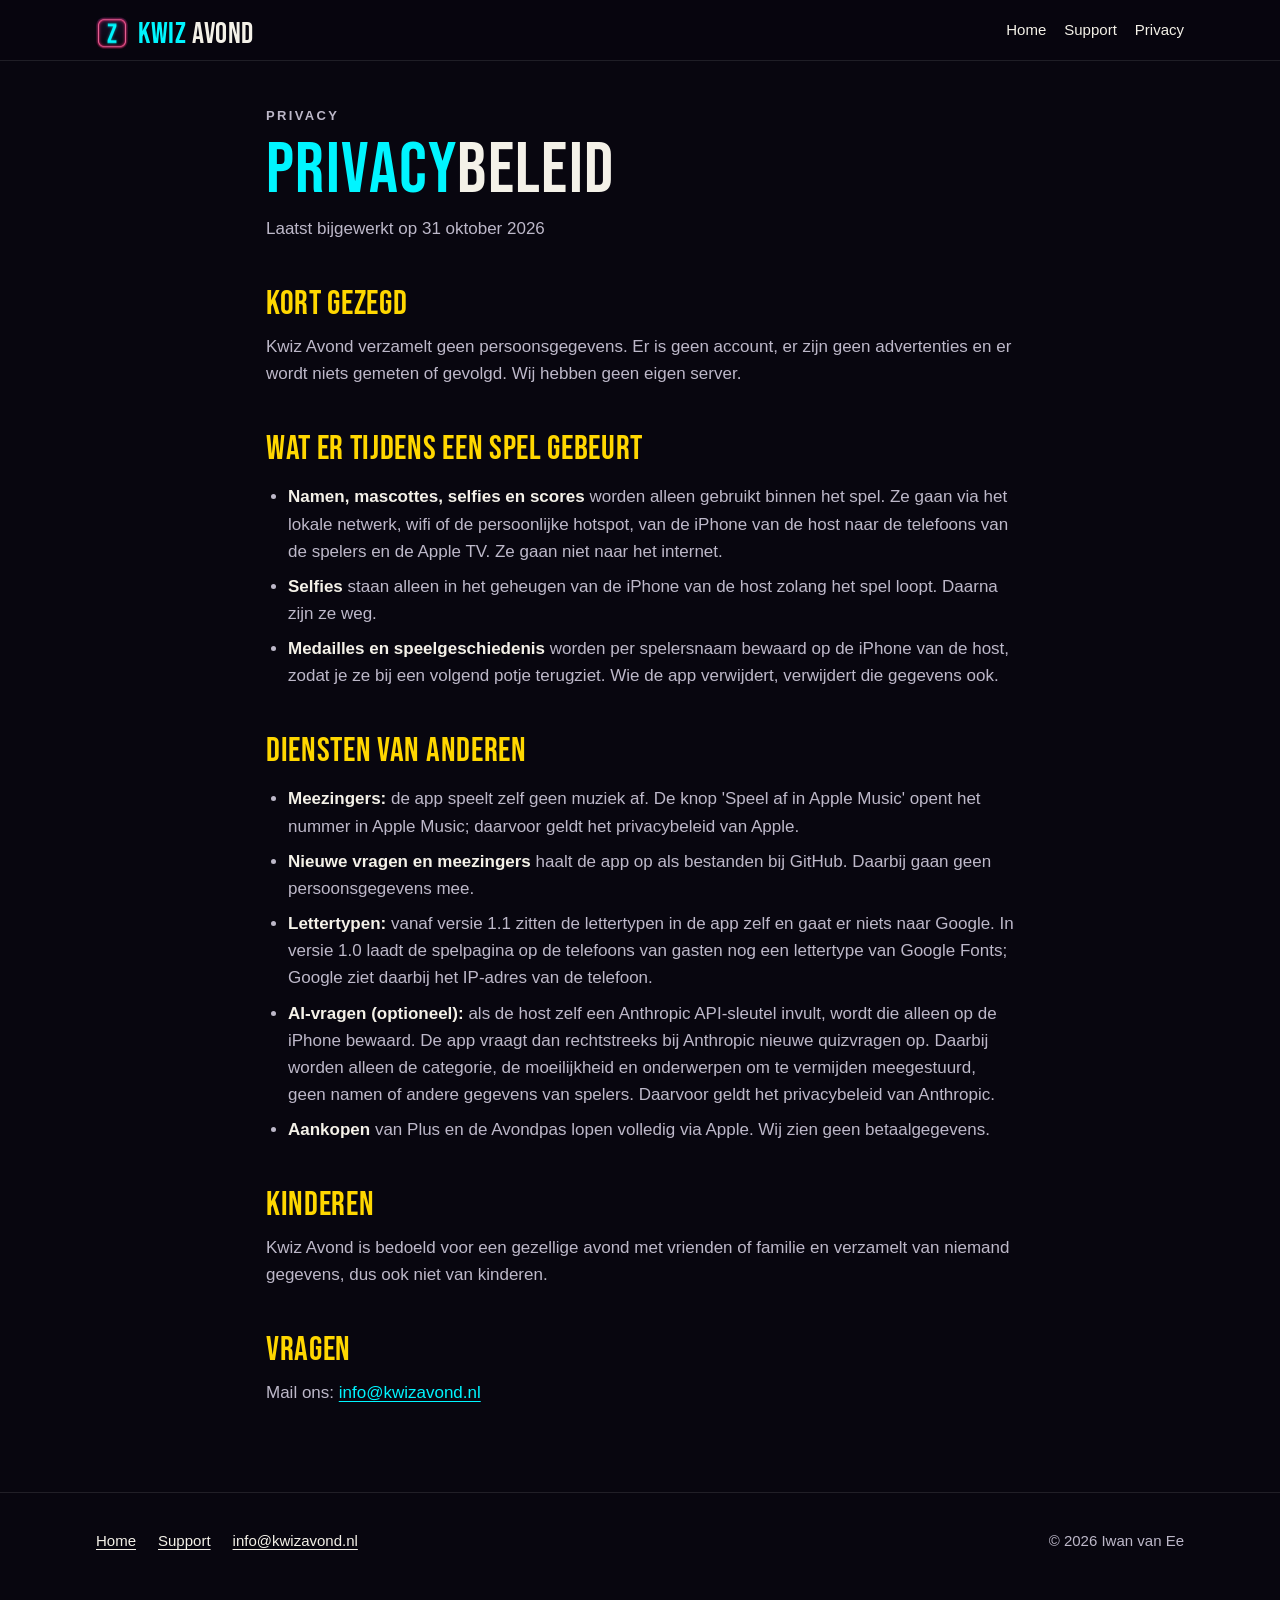
==== commit 4f4cbc81: "Site: logo onder nieuwe bestandsnaam (cache)" ====
--- a/privacy.html
+++ b/privacy.html
@@ -8,8 +8,8 @@
 <meta name="description" content="Privacybeleid van Kwiz Avond: geen account, geen advertenties, er wordt niets gemeten of gevolgd en er is geen eigen server.">
 <meta name="theme-color" content="#08060f">
 <link rel="canonical" href="https://kwizavond.nl/privacy.html">
-<link rel="icon" type="image/png" href="favicon.png">
-<link rel="apple-touch-icon" href="apple-touch-icon.png">
+<link rel="icon" type="image/png" href="logo-z.png">
+<link rel="apple-touch-icon" href="apple-touch-icon-z.png">
 <meta property="og:type" content="website">
 <meta property="og:locale" content="nl_NL">
 <meta property="og:site_name" content="Kwiz Avond">
@@ -25,7 +25,7 @@
 <a class="skip" href="#inhoud">Naar de inhoud</a>
 <header class="top">
   <div class="wrap">
-    <a class="logo" href="./" aria-label="Kwiz Avond, naar de voorpagina"><img src="favicon.png" alt="" width="32" height="32"><span><b>KWIZ</b> AVOND</span></a>
+    <a class="logo" href="./" aria-label="Kwiz Avond, naar de voorpagina"><img src="logo-z.png" alt="" width="32" height="32"><span><b>KWIZ</b> AVOND</span></a>
     <nav aria-label="Hoofdmenu">
       <a href="./">Home</a>
       <a href="support.html">Support</a>
--- a/style.css
+++ b/style.css
@@ -27,7 +27,7 @@
 h1{font-size:clamp(52px,13vw,96px);text-transform:uppercase}
 h2{font-size:clamp(38px,8vw,60px);text-transform:uppercase;margin-bottom:12px}
 h3{font-size:28px;text-transform:uppercase;margin-bottom:6px}
-.c{color:var(--cyan)}.g{color:var(--gold)}.gr{color:var(--green)}.p{color:var(--pink)}
+.c{color:var(--cyan)}.g{color:var(--gold)}.p{color:var(--pink)}
 .glow-c{text-shadow:0 0 18px rgba(0,245,255,.55)}
 .glow-g{text-shadow:0 0 18px rgba(255,215,0,.45)}
 .lead{font-size:clamp(18px,2.4vw,21px);color:var(--dim);max-width:34em}
@@ -37,8 +37,10 @@
 /* ---------- kop ---------- */
 .top{position:sticky;top:0;z-index:5;background:rgba(8,6,15,.86);backdrop-filter:blur(10px);-webkit-backdrop-filter:blur(10px);border-bottom:1px solid var(--line)}
 .top .wrap{display:flex;align-items:center;justify-content:space-between;gap:12px;height:60px}
-.logo{font-size:30px;color:var(--fg);text-decoration:none;display:flex;align-items:center;gap:10px}
-.logo img{width:32px;height:32px;border-radius:8px}
+.logo{font-size:30px;color:var(--fg);text-decoration:none;display:flex;align-items:baseline;gap:10px}
+/* Het icoon staat op de grondlijn van de tekst en zakt dan zo ver dat de onderkant van de Z erop valt
+   (de Z eindigt op 80,6% van de icoonhoogte) */
+.logo img{width:32px;height:32px;border-radius:8px;transform:translateY(19.4%)}
 .logo b{color:var(--cyan);font-weight:700}
 .top nav{display:flex;gap:18px;font-size:15px}
 .top nav a{color:var(--fg);text-decoration:none}
@@ -52,6 +54,22 @@
 .btn-store{background:var(--cyan);color:#04121a;box-shadow:0 0 0 1px rgba(0,245,255,.5),0 8px 30px rgba(0,245,255,.28)}
 .btn-store:hover{color:#04121a;box-shadow:0 0 0 1px rgba(0,245,255,.8),0 10px 40px rgba(0,245,255,.45)}
 .btn-store svg{width:22px;height:22px;flex:none}
+/* Officieel App Store-plaatje van Apple: niet aanpassen, alleen schalen */
+.store-badge{display:inline-flex;align-items:center;border-radius:8px;transition:box-shadow .15s;
+  box-shadow:0 0 12px rgba(255,255,255,.55),0 0 32px rgba(255,255,255,.3)}   /* gloed achter het plaatje, het plaatje zelf blijft onveranderd */
+.store-badge:hover{box-shadow:0 0 14px rgba(255,255,255,.7),0 0 40px rgba(255,255,255,.4)}
+.store-badge img{display:block;height:54px;width:auto}
+.store-badge:focus-visible,.how-badge:focus-visible{outline:2px solid var(--cyan);outline-offset:3px}
+/* Zo werkt het: zelfde maat en tekststijl als het App Store-plaatje, in de stijl van het app-icoon: zwart, cyaan tekst, magenta neonrand */
+.how-badge{display:inline-flex;align-items:center;gap:9px;height:54px;padding:0 18px 0 14px;border-radius:9px;
+  background:#0b0812;border:2px solid #ff4f93;color:var(--cyan);
+  box-shadow:0 0 6px rgba(255,45,120,.9),0 0 18px rgba(255,45,120,.45),inset 0 0 8px rgba(255,45,120,.35);text-decoration:none;
+  font-family:-apple-system,BlinkMacSystemFont,"SF Pro Text","Helvetica Neue",Arial,sans-serif;
+  font-size:23px;font-weight:500;letter-spacing:-.02em;line-height:1;transition:background .15s}
+.how-badge:hover{color:var(--cyan);box-shadow:0 0 8px rgba(255,45,120,1),0 0 28px rgba(255,45,120,.6),inset 0 0 10px rgba(255,45,120,.45)}
+.how-badge svg{width:28px;height:28px;flex:none}
+.how-badge span{display:flex;flex-direction:column;gap:2px}
+.how-badge small{font-size:11px;font-weight:400;letter-spacing:0}
 .btn-ghost{color:var(--fg);border:1px solid var(--line);background:var(--card)}
 .btn-ghost:hover{color:var(--fg);border-color:rgba(255,255,255,.3)}
 .btn-row{display:flex;flex-wrap:wrap;gap:12px;margin-top:24px}
@@ -59,23 +77,33 @@
 
 /* ---------- hero ---------- */
 .hero{position:relative;padding:36px 0 56px;overflow:hidden;
-  background:radial-gradient(60% 50% at 80% 30%,rgba(255,45,120,.16),transparent 70%),
-             radial-gradient(50% 50% at 10% 70%,rgba(0,245,255,.12),transparent 70%)}
+  background:radial-gradient(60% 50% at 80% 30%,rgba(255,45,120,.18),transparent 70%),
+             radial-gradient(45% 40% at 14% 22%,rgba(255,200,0,.12),transparent 70%),
+             radial-gradient(50% 32% at 4% 52%,rgba(255,200,0,.2),transparent 70%),
+             radial-gradient(55% 55% at 8% 78%,rgba(0,245,255,.22),transparent 70%)}
 .hero .wrap{display:grid;gap:36px;align-items:center}
 .hero h1 .l2{display:block;color:var(--gold)}
 .hero .lead{margin-top:16px}
 .hero ul.ticks{list-style:none;padding:0;margin:20px 0 0;display:grid;gap:6px;color:var(--fg);font-size:16px}
-.hero ul.ticks li::before{content:"✓";color:var(--green);font-weight:700;margin-right:10px}
+/* Spotje: rond lampje dat van wit (midden) naar geel verloopt, met gloed en een donkere schaduw voor diepte */
+.hero ul.ticks li{display:flex;align-items:center}
+.hero ul.ticks li::before{content:"";flex:none;width:14px;height:14px;border-radius:50%;margin-right:14px;
+  background:radial-gradient(circle at 38% 35%,#fff 0 18%,#fff6c2 34%,var(--gold) 62%,#c99700 100%);
+  box-shadow:0 0 8px rgba(255,215,0,.75),0 0 18px rgba(255,215,0,.35),2px 3px 5px rgba(0,0,0,.85)}
 .hero .wrap{grid-template-areas:"text" "video" "ticks";gap:28px}
 .hero-text{grid-area:text}
 .hero .ticks{grid-area:ticks;margin:0}
+/* Gratis proberen: wel noemen, maar klein en zonder spotje */
+.hero ul.ticks li.more{display:block;margin-top:8px;color:var(--dim);font-size:14px}
+.hero ul.ticks li.more::before{content:none}
+.hero ul.ticks li.more a{color:var(--cyan)}
 .hero-phone{grid-area:video}
 @media (max-width:879px){
   .hero{padding-top:28px}
   .hero .eyebrow{letter-spacing:.1em;font-size:12px}
   .hero .lead{font-size:17px}
   .hero .btn-row{margin-top:20px}
-  .hero .btn-ghost{display:none}
+  .hero .how-badge{display:none}
   .hero .phone.hero-phone{max-width:290px}
   .hero .ticks{justify-self:center}
 }
@@ -92,14 +120,14 @@
 .phone video,.phone img{width:100%;height:100%;object-fit:cover;border-radius:27px;background:#000}
 .phone.cyan{border-color:rgba(0,245,255,.6);box-shadow:0 0 0 6px rgba(0,245,255,.06),0 16px 50px rgba(0,245,255,.18)}
 .phone.gold{border-color:rgba(255,215,0,.6);box-shadow:0 0 0 6px rgba(255,215,0,.06),0 16px 50px rgba(255,215,0,.16)}
-.phone.green{border-color:rgba(57,255,20,.55);box-shadow:0 0 0 6px rgba(57,255,20,.06),0 16px 50px rgba(57,255,20,.14)}
-.phone.purple{border-color:rgba(178,107,255,.6);box-shadow:0 0 0 6px rgba(178,107,255,.06),0 16px 50px rgba(178,107,255,.18)}
+/* Gloed alleen in de drie basiskleuren: blauw, geel en magenta */
+.phone.pink{border-color:rgba(255,45,120,.6);box-shadow:0 0 0 6px rgba(255,45,120,.06),0 16px 50px rgba(255,45,120,.18)}
 .hero .phone{max-width:340px}
 .tv{position:relative;aspect-ratio:16/9;border-radius:16px;padding:8px;background:#16121f;border:2px solid rgba(255,215,0,.55);
   box-shadow:0 18px 60px rgba(255,215,0,.12)}
 .tv video,.tv img{width:100%;height:100%;object-fit:cover;border-radius:10px;background:#000}
-.tv.cyan{border-color:rgba(0,245,255,.55)}
-.tv.pink{border-color:rgba(255,45,120,.6)}
+.tv.cyan{border-color:rgba(0,245,255,.55);box-shadow:0 18px 60px rgba(0,245,255,.14)}
+.tv.pink{border-color:rgba(255,45,120,.6);box-shadow:0 18px 60px rgba(255,45,120,.14)}
 
 /* ---------- secties ---------- */
 section{padding:72px 0;border-top:1px solid var(--line)}
@@ -110,8 +138,11 @@
 .steps{display:grid;gap:36px;counter-reset:s}
 .step{display:grid;gap:18px;align-content:start}
 .step .phone{max-width:260px}
-.step .num{font:700 15px/1 var(--body);color:#04121a;background:var(--cyan);width:34px;height:34px;border-radius:50%;
-  display:inline-grid;place-items:center;margin-right:10px;flex:none}
+.step .num{font:800 16px/1 var(--body);color:#2a1d00;width:34px;height:34px;border-radius:50%;
+  display:inline-grid;place-items:center;margin-right:12px;flex:none;
+  /* zelfde spotje als in de lijst bovenaan: wit naar geel, met gloed en een donkere schaduw */
+  background:radial-gradient(circle at 38% 35%,#fff 0 14%,#fff6c2 32%,var(--gold) 64%,#c99700 100%);
+  box-shadow:0 0 10px rgba(255,215,0,.7),0 0 24px rgba(255,215,0,.3),3px 4px 7px rgba(0,0,0,.85)}
 .step h3{display:flex;align-items:center}
 .step p{color:var(--dim)}
 @media (min-width:820px){.steps{grid-template-columns:repeat(3,1fr)}.step{grid-template-rows:auto 1fr}.step .phone{order:-1}}
@@ -159,14 +190,18 @@
 .price .alt{color:var(--dim);font-size:15px;margin-bottom:16px}
 .price ul{list-style:none;padding:0;margin:0;display:grid;gap:8px}
 .price li{padding-left:28px;position:relative;color:var(--fg)}
-.price li::before{content:"✓";position:absolute;left:0;color:var(--green);font-weight:700}
+.price li::before{content:"";position:absolute;left:1px;top:calc(.8em - 6.5px);width:13px;height:13px;border-radius:50%;   /* spotje, midden op de eerste regel */
+  background:radial-gradient(circle at 38% 35%,#fff 0 18%,#fff6c2 34%,var(--gold) 62%,#c99700 100%);
+  box-shadow:0 0 8px rgba(255,215,0,.75),0 0 18px rgba(255,215,0,.35),2px 3px 5px rgba(0,0,0,.85)}
 .price.plus{border-color:rgba(0,245,255,.55);box-shadow:0 0 40px rgba(0,245,255,.12)}
+.price.free h3{color:var(--pink)}
 .price.plus h3{color:var(--cyan)}
 .price.pass{border-color:rgba(255,215,0,.5)}
 .price.pass h3{color:var(--gold)}
 .badge{align-self:flex-start;font:700 12px/1 var(--body);letter-spacing:.12em;text-transform:uppercase;padding:6px 10px;border-radius:99px;margin-bottom:14px;background:rgba(0,245,255,.14);color:var(--cyan)}
 .badge.g{background:rgba(255,215,0,.14);color:var(--gold)}
 .badge.n{background:rgba(255,255,255,.08);color:var(--fg)}
+.price.free .badge{background:rgba(255,45,120,.14);color:var(--pink)}
 
 /* faq */
 .faq{display:grid;gap:12px;max-width:820px}
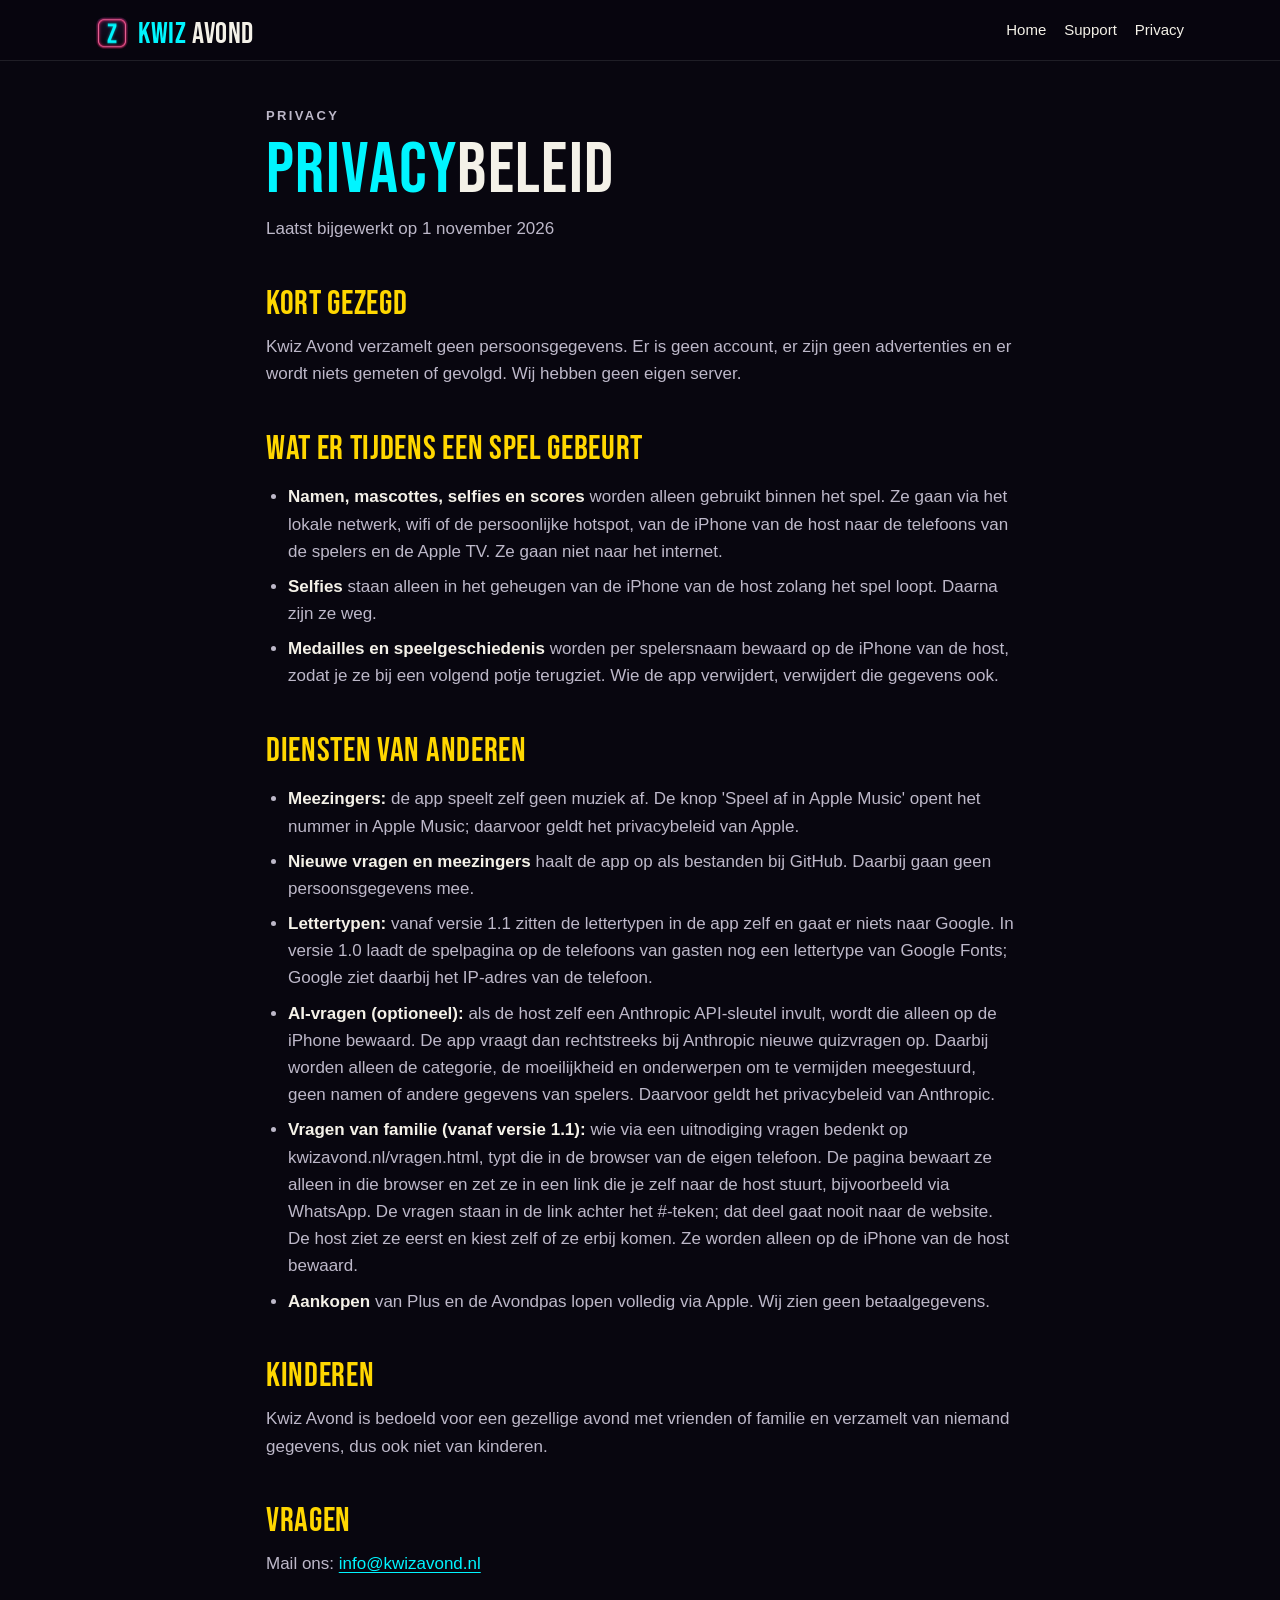
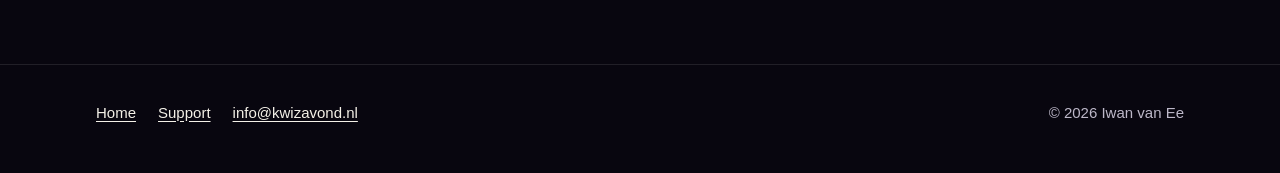
==== commit 8ae74e26: "Privacy: vragen van familie" ====
--- a/privacy.html
+++ b/privacy.html
@@ -37,7 +37,7 @@
 <main id="inhoud" class="page">
   <p class="eyebrow">Privacy</p>
   <h1><span class="c">Privacy</span>beleid</h1>
-  <p class="meta">Laatst bijgewerkt op 31 oktober 2026</p>
+  <p class="meta">Laatst bijgewerkt op 1 november 2026</p>
 
   <h2>Kort gezegd</h2>
   <p>Kwiz Avond verzamelt geen persoonsgegevens. Er is geen account, er zijn geen advertenties en er wordt niets gemeten of gevolgd. Wij hebben geen eigen server.</p>
@@ -55,6 +55,7 @@
     <li><b>Nieuwe vragen en meezingers</b> haalt de app op als bestanden bij GitHub. Daarbij gaan geen persoonsgegevens mee.</li>
     <li><b>Lettertypen:</b> vanaf versie 1.1 zitten de lettertypen in de app zelf en gaat er niets naar Google. In versie 1.0 laadt de spelpagina op de telefoons van gasten nog een lettertype van Google Fonts; Google ziet daarbij het IP-adres van de telefoon.</li>
     <li><b>AI-vragen (optioneel):</b> als de host zelf een Anthropic API-sleutel invult, wordt die alleen op de iPhone bewaard. De app vraagt dan rechtstreeks bij Anthropic nieuwe quizvragen op. Daarbij worden alleen de categorie, de moeilijkheid en onderwerpen om te vermijden meegestuurd, geen namen of andere gegevens van spelers. Daarvoor geldt het privacybeleid van Anthropic.</li>
+    <li><b>Vragen van familie (vanaf versie 1.1):</b> wie via een uitnodiging vragen bedenkt op kwizavond.nl/vragen.html, typt die in de browser van de eigen telefoon. De pagina bewaart ze alleen in die browser en zet ze in een link die je zelf naar de host stuurt, bijvoorbeeld via WhatsApp. De vragen staan in de link achter het #-teken; dat deel gaat nooit naar de website. De host ziet ze eerst en kiest zelf of ze erbij komen. Ze worden alleen op de iPhone van de host bewaard.</li>
     <li><b>Aankopen</b> van Plus en de Avondpas lopen volledig via Apple. Wij zien geen betaalgegevens.</li>
   </ul>
 
